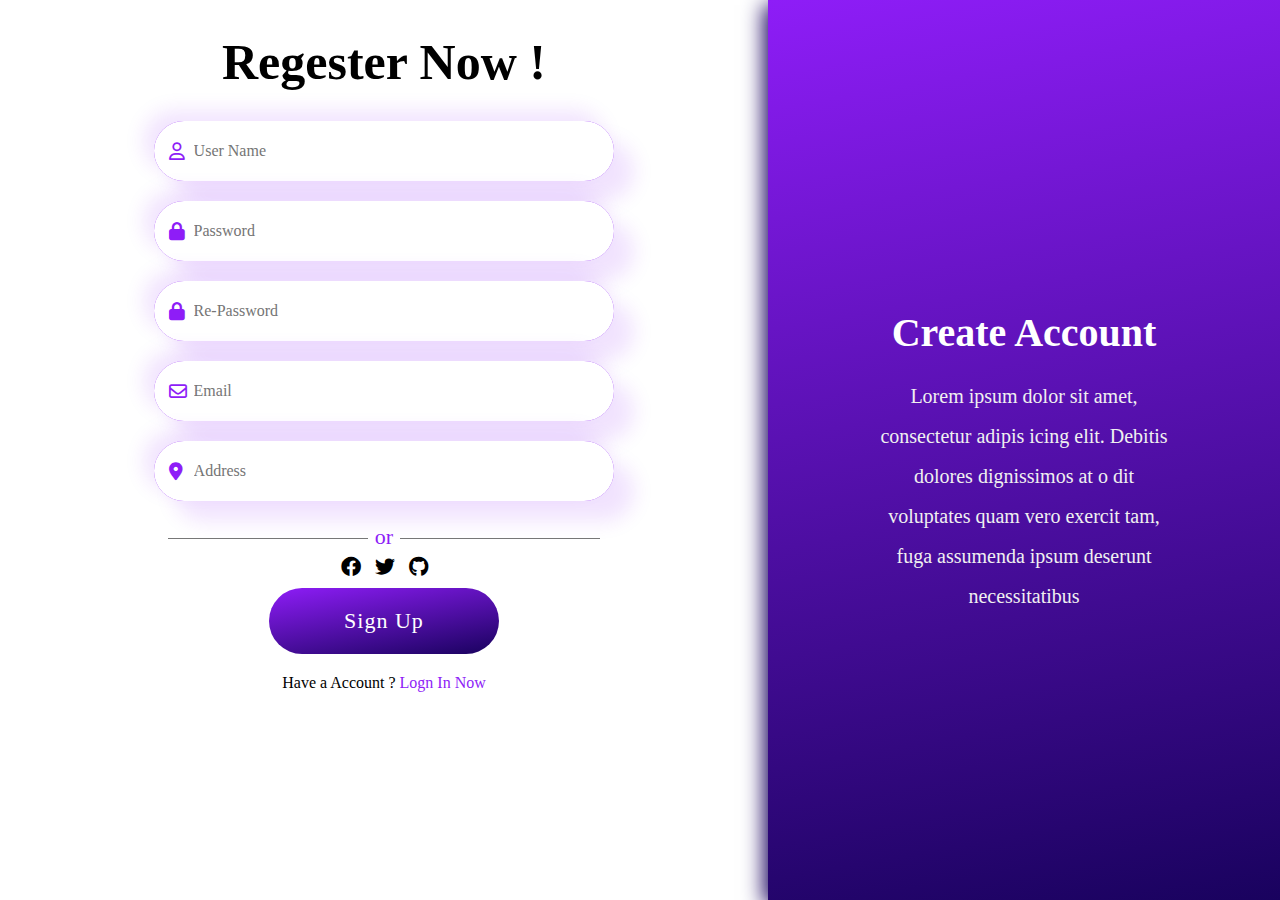
==== Regester.html @ c4c723dc "Add files via upload" ====
<!DOCTYPE html>
<html lang="en">
<head>
    <meta charset="UTF-8">
    <meta http-equiv="X-UA-Compatible" content="IE=edge">
    <meta name="viewport" content="width=device-width, initial-scale=1.0">
         <!-- font awesome  -->
         <link rel="stylesheet" href="css/all.min.css">
         <!-- render all element normal  -->
        <link rel="stylesheet" href="css/normalize.css">
        <link rel="stylesheet" href="css/regester.css">
    <title>Regester</title>
    <div class="contanier">
        <div class="div-form">
            <h1>Regester Now !</h1>
            <form action="">
                <div class="inp">
                    <i class="fa-regular fa-user"></i>
                    <input type="text" required placeholder="User Name">
                </div>
                <div class="inp">
                    <i class="fa-solid fa-lock"></i>
                    <input type="password" required placeholder="Password">
                </div>
                <div class="inp">
                    <i class="fa-solid fa-lock"></i>
                    <input type="password" required placeholder="Re-Password">
                </div>
                <div class="inp">
                    <i class="fa-regular fa-envelope"></i>
                    <input type="email" placeholder="Email" required>
                </div>
                <div class="inp">
                    <i class="fa-solid fa-location-dot"></i>
                    <input type="text" required placeholder="Address" >
                </div>
                <div class="socail">
                    <span>or</span>
                    <div class="icon">
                        <i class="fa-brands fa-facebook"></i>
                        <i class="fa-brands fa-twitter"></i>
                        <i class="fa-brands fa-github"></i>
                    </div>
                </div>
                <input type="submit" value="Sign Up">
                <span class="log">Have a Account ? <a href="index.html">Logn In Now</a></span>
            </form>
        </div>
        <div class="text">
            <h1>Create Account</h1>
            <p>Lorem ipsum dolor sit amet, consectetur adipis
                icing elit. Debitis dolores dignissimos at o
                dit voluptates quam vero exercit
                tam, fuga assumenda ipsum deserunt necessitatibus</p>
        </div>
    </div>
</head>
<body>

</body>
</html>
---- css/regester.css ----
* {
    padding: 0;
    margin: 0;
    box-sizing: border-box;
}
.contanier {
    width: 100%;
    display: flex;
}
.contanier .div-form {
    height: 100vh;
    width: 60%;
    display: flex;
    align-items: center;
    justify-content: flex-start;
    flex-direction: column;
}
.contanier .div-form h1 {
    font-size: 50px;
    margin-bottom: 30px;
}
form {
    display: flex;
    flex-direction: column;
    width: 100%;
    justify-content: center;
    align-items: center;
}
form .inp {
    position: relative;
    width: 60%;
    height: 60px;
    background-color: #8e1df7;
    box-shadow: 20px 20px 20px #8e1df720,
    -10px -10px 20px #8e1df720 ;
    margin-bottom: 20px;
    border-radius: 50px;
    -webkit-border-radius: 50px;
    -moz-border-radius: 50px;
    -ms-border-radius: 50px;
    -o-border-radius: 50px;
}
form .inp i {
    color: #8e1df7;

    font-size: 18px;
    position: absolute;
    top: 50%;
    left: 15px;
    transform: translateY(-50%);
    -webkit-transform: translateY(-50%);
    -moz-transform: translateY(-50%);
    -ms-transform: translateY(-50%);
    -o-transform: translateY(-50%);
}
form .inp input {
    width: 100%;
    height: 100%;
    border: none;
    outline: none;
    padding: 20px 40px;
    border-radius: 50px;
    -webkit-border-radius: 50px;
    -moz-border-radius: 50px;
    -ms-border-radius: 50px;
    -o-border-radius: 50px;
}
form .socail {
    margin: 3px auto;
    text-align: center;
}
form .socail span {
    color: #8e1df7;
    font-size: 22px;
    position: relative;
}
form .socail span::before {
    content: '';
    position: absolute;
    right: 25px;
    top: 55%;
    width: 200px;
    height: 1.5px;
    background-color: #777;
}
form .socail span::after {
    content: '';
    position: absolute;
    left: 25px;
    top: 55%;
    width: 200px;
    height: 1.5px;
    background-color: #777;
}
form .socail i {
    font-size: 20px;
    margin: 8px 5px  ;
}
form  input[type="submit"] {
    border: none;
    outline: none;
    padding: 20px 30px;
    border-radius: 50px;
    background: linear-gradient(170deg, #8e1df7,#19025e);
    color: #fff;
    margin-bottom: 20px;
    width: 30%;
    letter-spacing: 1px;
    cursor: pointer;
    font-size: 22px;
    -webkit-border-radius: 50px;
    -moz-border-radius: 50px;
    -ms-border-radius: 50px;
    -o-border-radius: 50px;
}
form .log {
    text-align: center;
    font-size: 16px;
}
form .log a {
    text-decoration: none;
    color: #8e1df7;
}
form .log:hover a {
    text-decoration: underline;
}
.contanier .text {
    height: 100vh;
    width: 40%;
    background: linear-gradient(170deg, #8e1df7,#19025e);
    display: flex;
    justify-content: center;
    align-items: center;
    flex-direction: column;
    text-align: center;
    box-shadow: -4px 5px 20px 0px #19025e;
}
.contanier .text h1 {
    color: #fff;
    font-size: 40px;
    margin-bottom: 20px;
}
.contanier .text p {
    margin: 0 auto;
    width: 60%;
    color: #f0f0f0;
    font-size: 20px;
    line-height: 2;
}
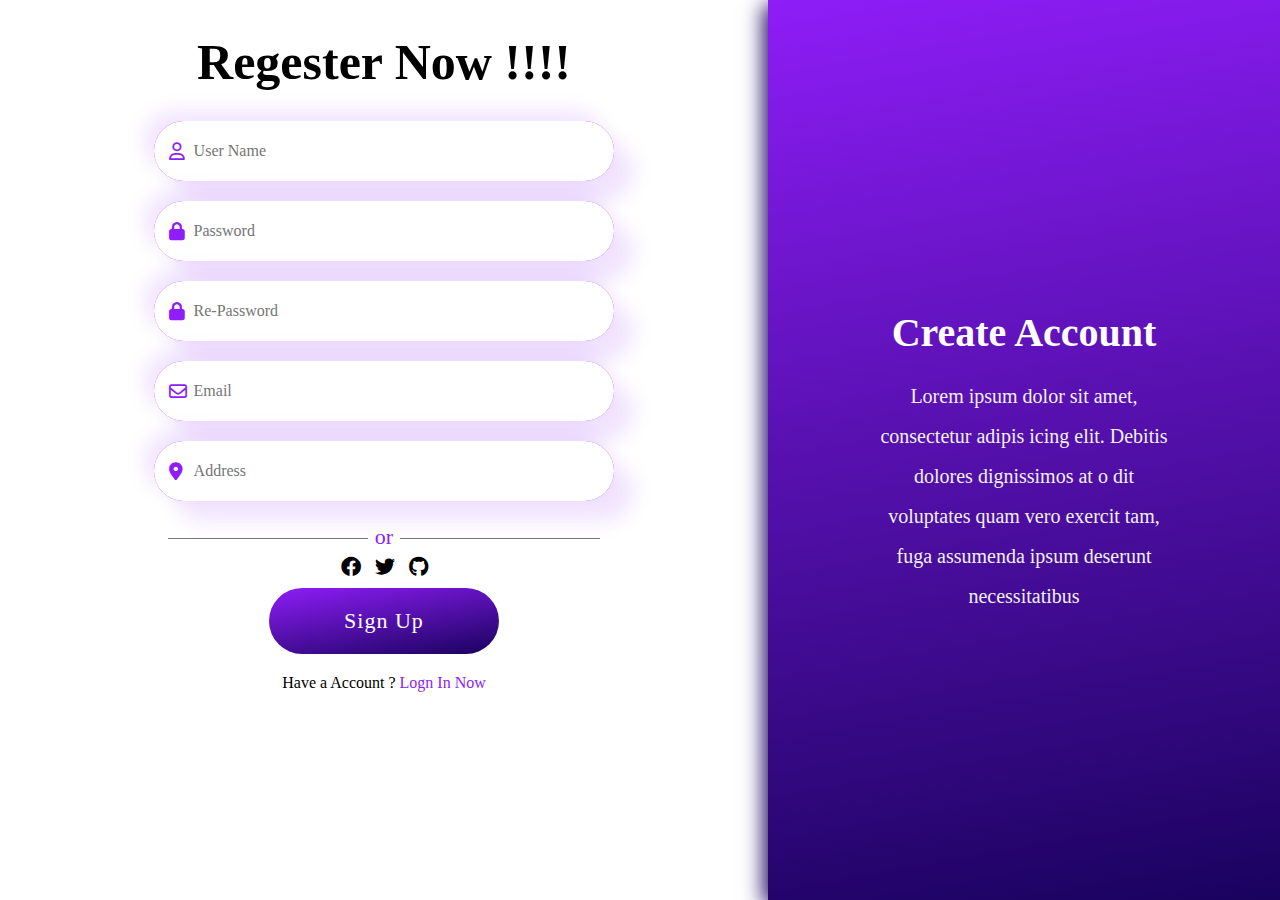
==== commit c3fa8086: "Update Regester.html" ====
--- a/Regester.html
+++ b/Regester.html
@@ -1,6 +1,6 @@
 <!DOCTYPE html>
 <html lang="en">
-<head>
+<head >
     <meta charset="UTF-8">
     <meta http-equiv="X-UA-Compatible" content="IE=edge">
     <meta name="viewport" content="width=device-width, initial-scale=1.0">
@@ -12,7 +12,7 @@
     <title>Regester</title>
     <div class="contanier">
         <div class="div-form">
-            <h1>Regester Now !</h1>
+            <h1>Regester Now !!!!</h1>
             <form action="">
                 <div class="inp">
                     <i class="fa-regular fa-user"></i>
